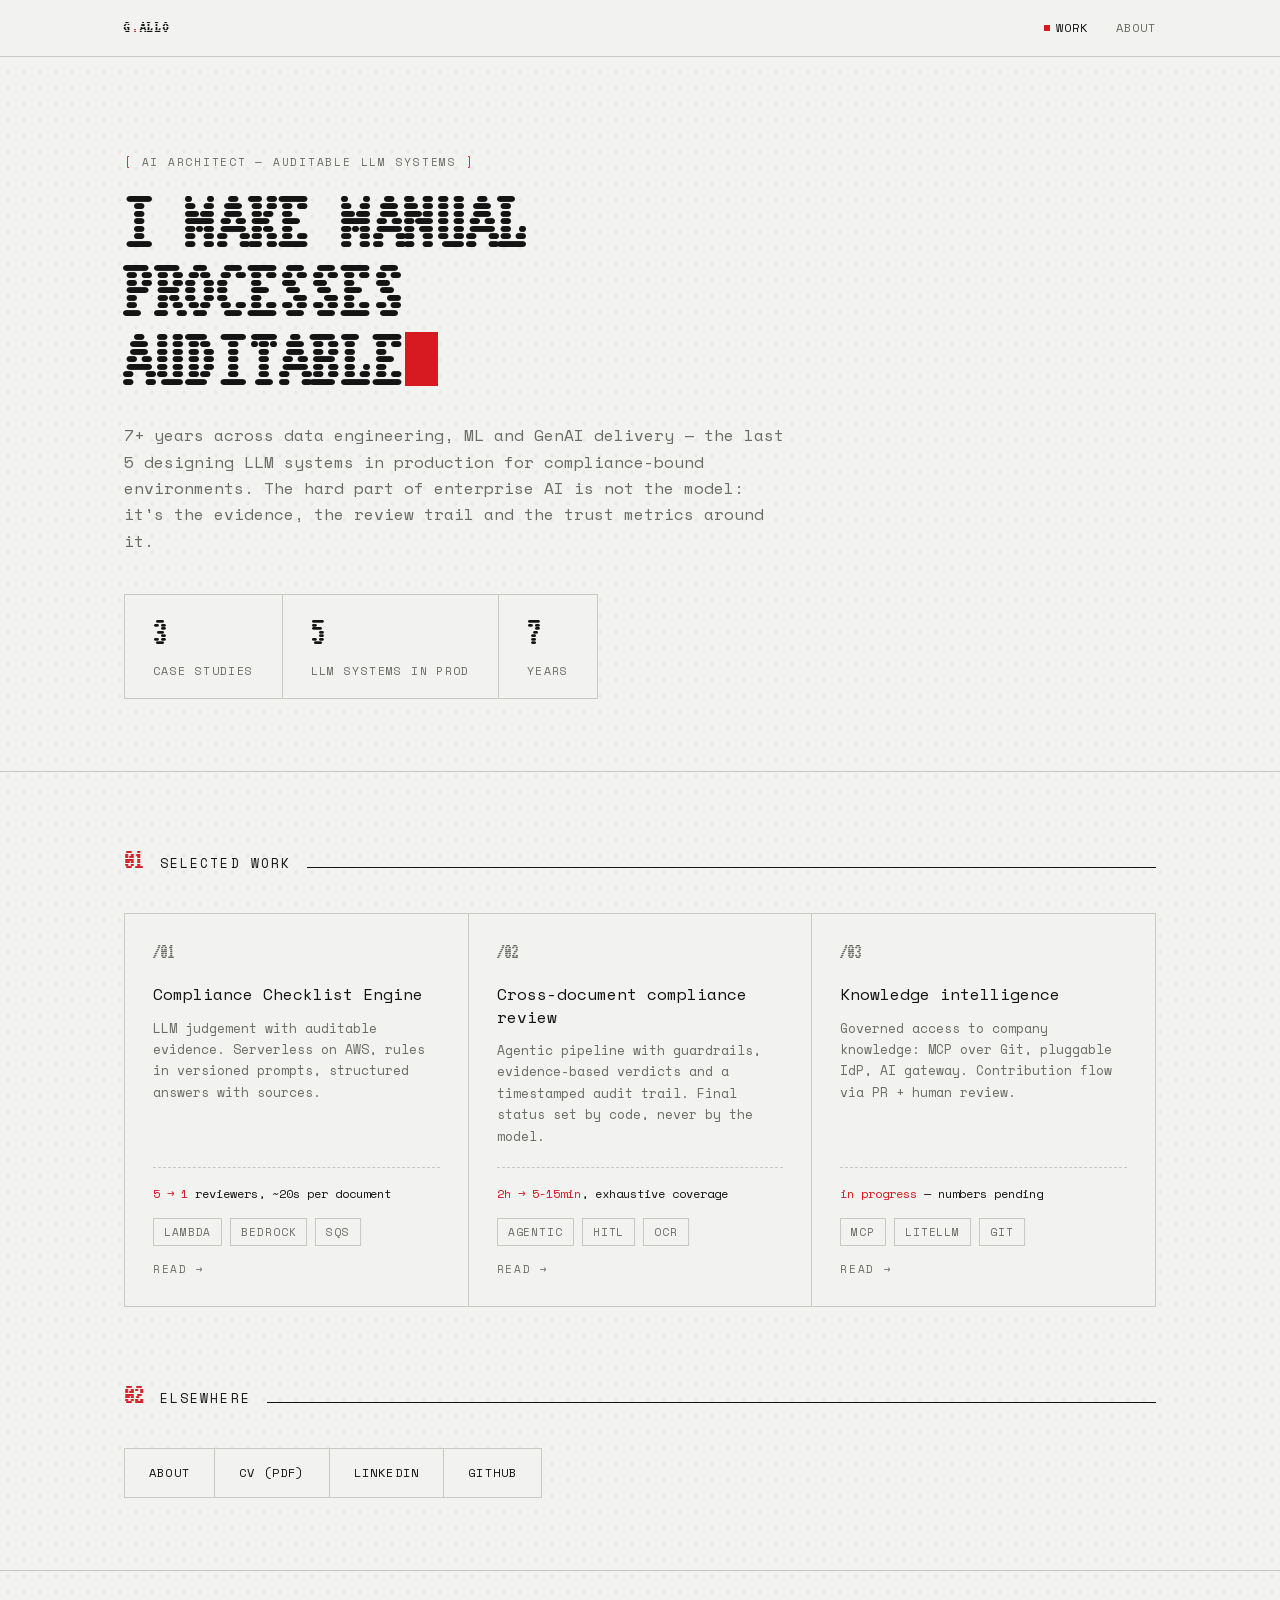
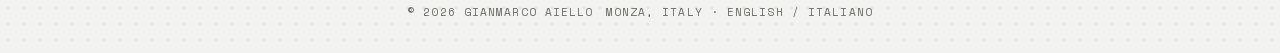
==== index.html @ 6b2d4407 "landing: hero, case study cards, links" ====
<!DOCTYPE html>
<html lang="en">
<head>
<meta charset="utf-8">
<meta name="viewport" content="width=device-width, initial-scale=1">
<title>Gianmarco Aiello — AI Architect · auditable LLM systems</title>
<meta name="description" content="AI architect turning messy, manual enterprise processes into auditable AI systems. LLM systems in production for compliance-bound environments.">
<link rel="stylesheet" href="assets/css/main.css">
</head>
<body>
<div class="dotglow" id="dotglow" aria-hidden="true"></div>

<header>
  <div class="wrap bar">
    <a class="brand" href="index.html">G<em>.</em>ALLO</a>
    <nav>
      <a href="index.html" aria-current="page">Work</a>
      <a href="about.html">About</a>
    </nav>
  </div>
</header>

<main>
<section class="hero">
  <div class="wrap">
    <p class="kicker">AI Architect — auditable LLM systems</p>
    <h1>I MAKE MANUAL<br>PROCESSES<br>AUDITABLE<span class="cursor" aria-hidden="true"></span></h1>
    <p class="lede">7+ years across data engineering, ML and GenAI delivery — the last 5 designing
    LLM systems in production for compliance-bound environments. The hard part of
    enterprise AI is not the model: it's the evidence, the review trail and the
    trust metrics around it.</p>
    <div class="stats">
      <div class="stat"><b class="counted" data-n="3">0</b><span>case studies</span></div>
      <div class="stat"><b class="counted" data-n="5">0</b><span>LLM systems in prod</span></div>
      <div class="stat"><b class="counted" data-n="7">0</b><span>years</span></div>
    </div>
  </div>
</section>

<section class="section" id="work">
  <div class="wrap">
    <div class="sec-head"><span class="sec-num">01</span><span class="sec-title">Selected work</span><span class="sec-rule"></span></div>
    <div class="cards">
      <a class="card" href="work/compliance-checklist-engine.html">
        <span class="c3"></span>
        <span class="idx">/01</span>
        <h2>Compliance Checklist Engine</h2>
        <p class="sub">LLM judgement with auditable evidence. Serverless on AWS, rules in versioned prompts, structured answers with sources.</p>
        <p class="result"><b>5 → 1</b> reviewers, ~20s per document</p>
        <div class="tags"><span class="tag">Lambda</span><span class="tag">Bedrock</span><span class="tag">SQS</span></div>
        <span class="go">Read →</span>
      </a>
      <a class="card" href="work/cross-document-review.html">
        <span class="c3"></span>
        <span class="idx">/02</span>
        <h2>Cross-document compliance review</h2>
        <p class="sub">Agentic pipeline with guardrails, evidence-based verdicts and a timestamped audit trail. Final status set by code, never by the model.</p>
        <p class="result"><b>2h → 5-15min</b>, exhaustive coverage</p>
        <div class="tags"><span class="tag">Agentic</span><span class="tag">HITL</span><span class="tag">OCR</span></div>
        <span class="go">Read →</span>
      </a>
      <a class="card" href="work/knowledge-mcp.html">
        <span class="c3"></span>
        <span class="idx">/03</span>
        <h2>Knowledge intelligence</h2>
        <p class="sub">Governed access to company knowledge: MCP over Git, pluggable IdP, AI gateway. Contribution flow via PR + human review.</p>
        <p class="result"><b>in progress</b> — numbers pending</p>
        <div class="tags"><span class="tag">MCP</span><span class="tag">LiteLLM</span><span class="tag">Git</span></div>
        <span class="go">Read →</span>
      </a>
    </div>
  </div>
</section>

<section class="section" id="links" style="padding-top:0">
  <div class="wrap">
    <div class="sec-head"><span class="sec-num">02</span><span class="sec-title">Elsewhere</span><span class="sec-rule"></span></div>
    <div class="links">
      <a href="about.html">About</a>
      <a href="assets/cv/CV.pdf">CV (PDF)</a>
      <a href="https://www.linkedin.com/" rel="noopener">LinkedIn</a>
      <a href="https://github.com/" rel="noopener">GitHub</a>
    </div>
  </div>
</section>
</main>

<footer>
  <div class="wrap" style="display:flex;justify-content:space-between;gap:12px;flex-wrap:wrap">
    <span>© 2026 Gianmarco Aiello</span>
    <span>Monza, Italy · English / Italiano</span>
  </div>
</footer>

<script src="assets/js/main.js"></script>
</body>
</html>
---- assets/css/main.css ----
/* Portfolio — Nothing-inspired dot-matrix system. Light world. */
@font-face{font-family:'Workbench';src:url('../fonts/workbench.woff') format('woff');font-display:swap}
@font-face{font-family:'Space Mono';src:url('../fonts/space-mono-400.woff2') format('woff2');font-weight:400;font-style:normal;font-display:swap}
@font-face{font-family:'Space Mono';src:url('../fonts/space-mono-700.woff2') format('woff2');font-weight:700;font-style:normal;font-display:swap}
@font-face{font-family:'Space Mono';src:url('../fonts/space-mono-400i.woff2') format('woff2');font-weight:400;font-style:italic;font-display:swap}

:root{
  --ground:#F2F2F0; --surface:#FAFAF8; --line:#C9C9C4;
  --ink:#141414; --ink-dim:#6B6B66; --accent:#D71921;
  --dot-grid:rgba(20,20,20,.07);
  --font-dot:'Workbench',monospace; --font-mono:'Space Mono',monospace;
}
*{box-sizing:border-box;margin:0;padding:0}
html{scroll-behavior:smooth}
body{
  background:var(--ground);color:var(--ink);
  font-family:var(--font-mono);font-size:15px;line-height:1.65;
  background-image:radial-gradient(var(--dot-grid) 1px, transparent 1px);
  background-size:16px 16px;
  -webkit-font-smoothing:antialiased;
}
.wrap{max-width:1080px;margin:0 auto;padding:0 24px}
a{color:inherit;text-decoration:none}
::selection{background:var(--accent);color:#fff}
:focus-visible{outline:2px solid var(--accent);outline-offset:3px}
body{scrollbar-color:var(--line) transparent;scrollbar-width:thin}
body::-webkit-scrollbar{width:10px}
body::-webkit-scrollbar-thumb{background:var(--line)}

main,header,footer,section{position:relative;z-index:1}

/* ---------- dot glow ---------- */
.dotglow{position:fixed;inset:0;pointer-events:none;z-index:0;
  background-image:radial-gradient(var(--accent) 1.4px, transparent 1.5px);
  background-size:16px 16px;
  -webkit-mask-image:radial-gradient(180px circle at var(--mx,-200px) var(--my,-200px), rgba(0,0,0,.5), transparent 70%);
  mask-image:radial-gradient(180px circle at var(--mx,-200px) var(--my,-200px), rgba(0,0,0,.5), transparent 70%);
  opacity:0;transition:opacity .3s}
body.glow-on .dotglow{opacity:1}
@media (hover:none),(pointer:coarse){.dotglow{display:none}}

/* ---------- header ---------- */
header{border-bottom:1px solid var(--line);position:sticky;top:0;background:color-mix(in srgb,var(--ground) 88%,transparent);backdrop-filter:blur(4px);z-index:10}
.bar{display:flex;align-items:center;justify-content:space-between;height:56px;font-size:12px;letter-spacing:.08em;text-transform:uppercase}
.brand{font-family:var(--font-dot);letter-spacing:.15em;position:relative}
.brand em{font-style:normal;color:var(--accent)}
.brand::after{content:"";position:absolute;left:0;bottom:-4px;height:1px;width:0;background:var(--accent);transition:width .25s}
.brand:hover::after{width:100%}
.bar nav{display:flex;gap:28px}
.bar nav a{color:var(--ink-dim);position:relative;transition:color .15s}
.bar nav a::before{content:"";position:absolute;left:-12px;top:50%;width:6px;height:6px;margin-top:-3px;background:var(--accent);opacity:0;transform:scale(0);transition:all .15s}
.bar nav a:hover{color:var(--ink)}
.bar nav a:hover::before{opacity:1;transform:scale(1)}
.bar nav a[aria-current]{color:var(--ink)}
.bar nav a[aria-current]::before{opacity:1;transform:scale(1)}

/* ---------- hero ---------- */
.hero{padding:96px 0 72px;border-bottom:1px solid var(--line)}
.kicker{font-size:11px;letter-spacing:.16em;text-transform:uppercase;color:var(--ink-dim)}
.kicker::before{content:"[ ";color:var(--accent)}
.kicker::after{content:" ]";color:var(--accent)}
h1{font-family:var(--font-dot);font-weight:400;font-size:clamp(28px,5.2vw,60px);line-height:1.15;margin:20px 0 24px;letter-spacing:.02em}
h1 .cursor{display:inline-block;width:.55em;height:.9em;background:var(--accent);vertical-align:baseline;animation:blink 1.1s steps(1) infinite}
@keyframes blink{50%{opacity:0}}
.lede{max-width:66ch;color:var(--ink-dim);font-size:16px}
.stats{display:flex;margin-top:40px;border:1px solid var(--line);width:max-content;background:var(--ground);max-width:100%}
.stat{padding:16px 28px;border-right:1px solid var(--line);position:relative}
.stat:last-child{border-right:none}
.stat b{display:block;font-family:var(--font-dot);font-weight:400;font-size:28px;transition:color .15s;font-variant-numeric:tabular-nums}
.stat span{font-size:11.5px;text-transform:uppercase;letter-spacing:.12em;color:var(--ink-dim)}
.stat::after{content:"";position:absolute;left:0;bottom:0;height:2px;width:0;background:var(--accent);transition:width .3s ease-out}
.stat:hover b{color:var(--accent)}
.stat:hover::after{width:100%}

/* ---------- sections ---------- */
.section{padding:72px 0}
.sec-head{display:flex;align-items:baseline;gap:16px;margin-bottom:36px}
.sec-num{font-family:var(--font-dot);color:var(--accent);font-size:20px}
.sec-title{font-size:13px;letter-spacing:.16em;text-transform:uppercase}
.sec-rule{flex:1;height:1px;background:var(--line);position:relative;overflow:hidden}
.sec-rule::after{content:"";position:absolute;inset:0;background:var(--ink);transform:translateX(-101%);transition:transform .6s ease-out}
.in .sec-rule::after{transform:translateX(0)}

/* reveal on scroll */
.rv{opacity:0;transform:translateY(14px);transition:opacity .45s ease,transform .45s ease}
.in .rv,.in.rv{opacity:1;transform:none}

/* ---------- cards ---------- */
.cards{display:grid;grid-template-columns:repeat(3,1fr);gap:1px;background:var(--line);border:1px solid var(--line)}
.card{background:var(--ground);padding:28px;display:flex;flex-direction:column;min-height:280px;position:relative;transition:background .15s}
.card::before,.card::after,.card .c3::before,.card .c3::after{content:"";position:absolute;width:7px;height:7px;background:var(--accent);opacity:0;transition:opacity .15s}
.card::before{top:-1px;left:-1px}
.card::after{top:-1px;right:-1px}
.card .c3::before{bottom:-1px;left:-1px}
.card .c3::after{bottom:-1px;right:-1px}
.card:hover{background:var(--surface)}
.card:hover::before,.card:hover::after,.card:hover .c3::before,.card:hover .c3::after{opacity:1}
.card .idx{font-family:var(--font-dot);color:var(--ink-dim);font-size:14px;transition:color .15s}
.card:hover .idx{color:var(--accent)}
.card h2{font-size:16px;line-height:1.4;margin:18px 0 12px;font-weight:400}
.card .sub{color:var(--ink-dim);font-size:13px;flex:1}
.card .result{margin-top:20px;padding-top:16px;border-top:1px dashed var(--line);font-size:12px}
.card .result b{color:var(--accent);font-weight:400}
.card .go{display:inline-block;margin-top:14px;font-size:11px;letter-spacing:.15em;text-transform:uppercase;color:var(--ink-dim);transition:color .15s,letter-spacing .2s}
.card:hover .go{color:var(--accent);letter-spacing:.25em}
.tags{display:flex;flex-wrap:wrap;gap:8px;margin-top:14px}
.tag{border:1px solid var(--line);padding:4px 10px;font-size:11px;letter-spacing:.08em;text-transform:uppercase;color:var(--ink-dim)}
.card:hover .tag{border-color:var(--ink)}

/* ---------- CAR-L table ---------- */
.carl{border:1px solid var(--line)}
.carl-row{display:grid;grid-template-columns:120px 1fr;border-bottom:1px solid var(--line);transition:background .15s}
.carl-row:last-child{border-bottom:none}
.carl-row:hover{background:var(--surface)}
.carl-key{padding:18px 20px;border-right:1px solid var(--line);font-size:11px;letter-spacing:.15em;text-transform:uppercase;color:var(--ink-dim);display:flex;align-items:flex-start;gap:8px}
.carl-key::before{content:"";width:8px;height:8px;border:1px solid var(--accent);margin-top:4px;flex:none;transition:background .15s}
.carl-row:hover .carl-key::before{background:var(--accent)}
.carl-body{padding:18px 24px;color:var(--ink-dim);font-size:14px}
.carl-body b{color:var(--ink);font-weight:400}

/* ---------- case study page ---------- */
.cs-meta{display:flex;flex-wrap:wrap;border:1px solid var(--line);margin:28px 0 0;background:var(--ground)}
.cs-meta div{padding:12px 20px;border-right:1px solid var(--line);font-size:11px;letter-spacing:.08em;text-transform:uppercase;color:var(--ink-dim)}
.cs-meta div:last-child{border-right:none}
.cs-meta b{display:block;color:var(--ink);font-weight:400;text-transform:none;letter-spacing:0;font-size:13px}
.prose{max-width:70ch;color:var(--ink-dim);font-size:15px}
.prose p{margin-bottom:1.2em}
.prose b,.prose strong{color:var(--ink);font-weight:400}
.prose ul{margin:0 0 1.2em 1.2em}
.prose li{margin-bottom:.45em}
.prose li::marker{color:var(--accent)}
.note{border:1px dashed var(--accent);padding:14px 18px;font-size:13px;color:var(--ink);max-width:70ch;margin-top:24px}
.note::before{content:"▸ ";color:var(--accent)}

/* ---------- diagrams (inline SVG, diagram-design grammar) ---------- */
.diagram-wrap{border:1px solid var(--line);background:var(--surface);overflow-x:auto;margin:28px 0 10px}
.diagram-wrap svg{display:block}
.diagram-cap{padding:12px 16px;border-top:1px dashed var(--line);font-size:12px;color:var(--ink-dim);margin-bottom:8px}
.fig{border:1px solid var(--line);background:var(--surface);padding:24px;margin:28px 0 10px}
.fig-lbl{font-size:10.5px;letter-spacing:.14em;text-transform:uppercase;color:var(--ink-dim);margin-bottom:8px}
.fig-panels{display:flex;align-items:stretch;min-width:0}
.fig-panel{flex:1 1 0;border:1px solid var(--line);background:var(--ground);padding:16px;display:flex;flex-direction:column;min-width:0}
.fig-panel > .fig-lbl{margin-bottom:10px}
.fig-node{border:1px solid var(--line);background:var(--ground);padding:10px 14px;display:flex;flex-direction:column;gap:3px;min-width:0;transition:border-color .15s}
.fig-node b{font-weight:400;font-size:12.5px;color:var(--ink);line-height:1.35}
.fig-node small{font-size:10.5px;color:var(--ink-dim);line-height:1.45}
.fig-node.is-det{background:#E4E4E0}
.fig-node.is-llm{background:rgba(215,25,33,.10);border-color:var(--ink)}
.fig-node.is-ghost{border-style:dashed;background:transparent;color:var(--ink-dim);font-size:10.5px;align-items:center;justify-content:center;text-align:center}
.fig-node:hover{border-color:var(--accent)}
.fig-v{width:1px;height:22px;margin:0 auto;border-left:1px dashed var(--ink-dim);position:relative;flex:none}
.fig-v::after{content:"";position:absolute;bottom:-2px;left:-3.5px;width:6px;height:6px;background:var(--ink-dim)}
.fig-h{flex:1 1 34px;min-width:34px;align-self:center;position:relative;height:1px}
.fig-h::before{content:"";position:absolute;left:0;right:0;top:0;border-top:1px dashed var(--ink-dim)}
.fig-h::after{content:"";position:absolute;right:-2px;top:-3.5px;width:6px;height:6px;background:var(--ink-dim)}
.fig-h em{position:absolute;top:-18px;left:50%;transform:translateX(-50%);font-style:normal;font-size:10px;color:var(--ink-dim);white-space:nowrap}
.fig-h.is-hot::before{border-top-color:var(--accent)}
.fig-h.is-hot::after{background:var(--accent)}
.fig-h.is-hot em{color:var(--accent)}
.fig-pair{display:flex;gap:14px}
.fig-note{font-size:11.5px;color:var(--ink-dim);margin-top:16px;display:flex;flex-direction:column;gap:4px}
.fig-note span::before{content:"▸ "}
.fig-note .hot{color:var(--accent)}
@media(max-width:820px){
  .fig-panels{flex-direction:column;gap:14px}
  .fig-h{display:none}
  .fig-pair{flex-direction:column}
  .fig{padding:16px}
}

/* ---------- links list / footer ---------- */
.links{display:flex;gap:1px;border:1px solid var(--line);background:var(--line);width:max-content;max-width:100%;flex-wrap:wrap}
.links a{background:var(--ground);padding:14px 24px;font-size:12px;letter-spacing:.1em;text-transform:uppercase;transition:background .15s,color .15s}
.links a:hover{background:var(--ink);color:var(--ground)}
footer{border-top:1px solid var(--line);padding:32px 0;font-size:11px;color:var(--ink-dim);letter-spacing:.1em;text-transform:uppercase;display:flex;justify-content:space-between;gap:12px;flex-wrap:wrap}

@media (prefers-reduced-motion:reduce){
  html{scroll-behavior:auto}
  h1 .cursor{animation:none}
  .rv{opacity:1;transform:none;transition:none}
  .sec-rule::after{transform:none;transition:none}
  *{transition:none!important}
}
@media(max-width:820px){
  .cards{grid-template-columns:1fr}
  .carl-row{grid-template-columns:1fr}
  .carl-key{border-right:none;border-bottom:1px dashed var(--line)}
  .stats{width:100%;flex-wrap:wrap}
  .stat{flex:1 1 40%;padding:12px 14px}
  .stat span{font-size:11px}
  .hero{padding:64px 0 56px}
  .bar nav{gap:16px}
  .links{width:100%}
  .links a{flex:1 1 40%;text-align:center;padding:12px 10px}
  footer .wrap{flex-direction:column;gap:6px;align-items:flex-start}
}
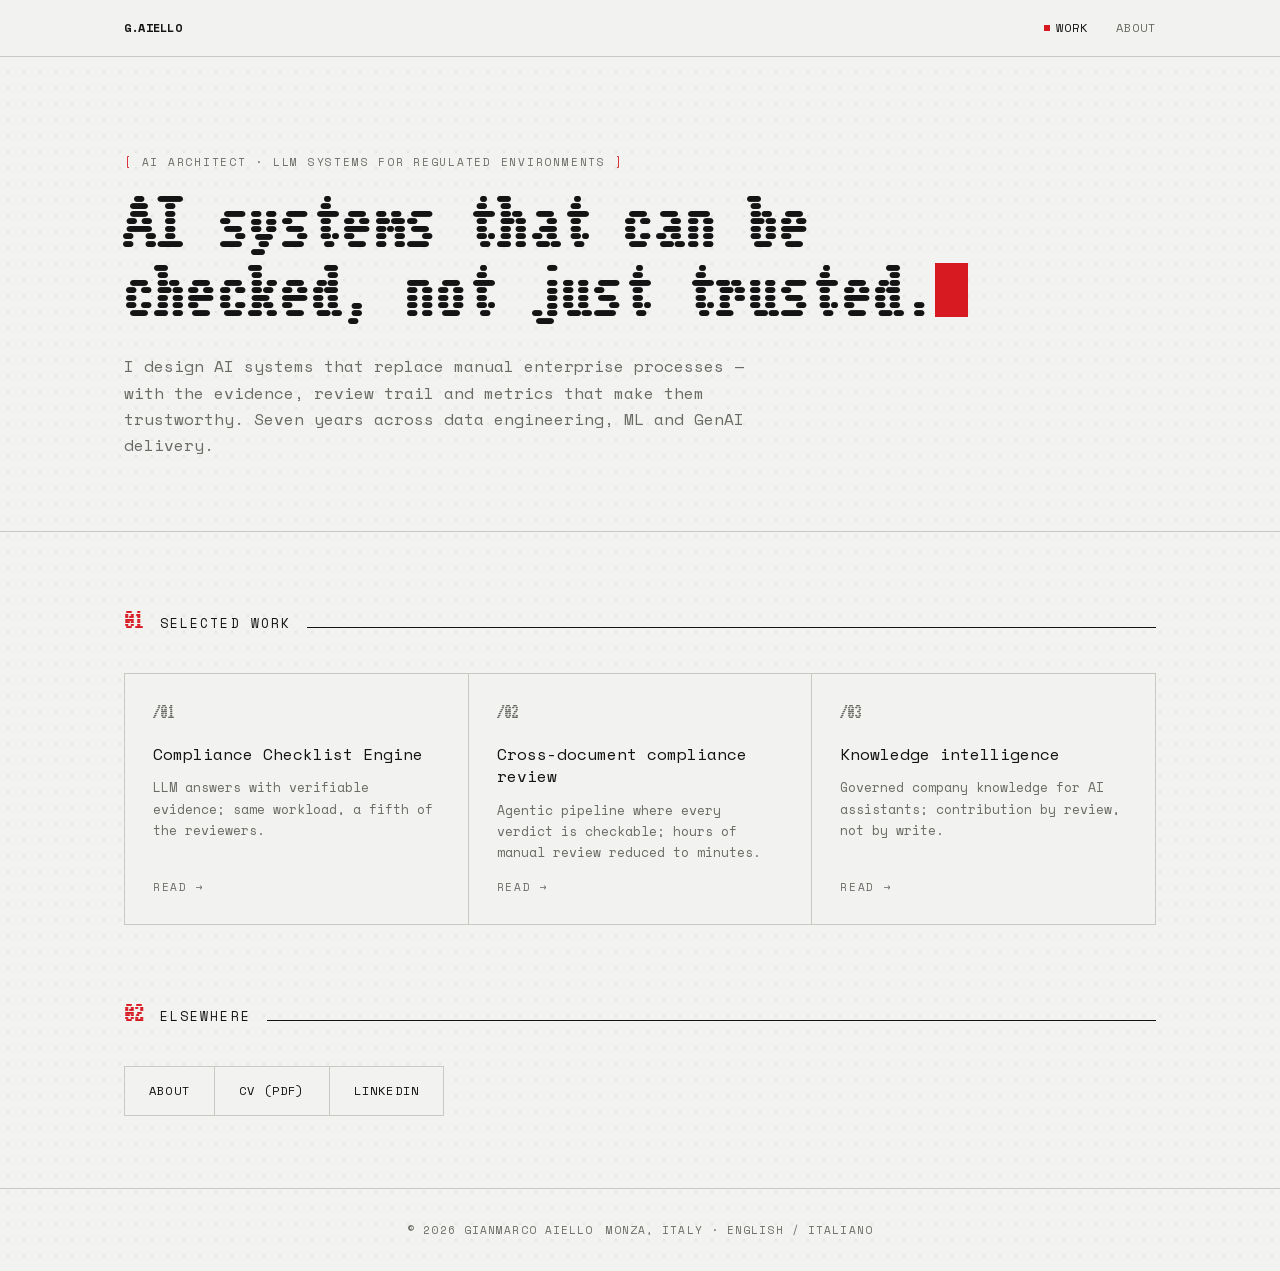
==== commit 346c3111: "rework v2: sober hero, one-line cards, role+status banners, before/what-i-built/results/lesson, abou" ====
--- a/index.html
+++ b/index.html
@@ -12,7 +12,7 @@
 
 <header>
   <div class="wrap bar">
-    <a class="brand" href="index.html">G<em>.</em>ALLO</a>
+    <a class="brand" href="index.html">G.Aiello</a>
     <nav>
       <a href="index.html" aria-current="page">Work</a>
       <a href="about.html">About</a>
@@ -23,18 +23,11 @@
 <main>
 <section class="hero">
   <div class="wrap">
-    <p class="kicker">AI Architect — auditable LLM systems</p>
-    <h1>I MAKE MANUAL<br>PROCESSES<br>AUDITABLE<span class="cursor" aria-hidden="true"></span></h1>
-    <p class="lede">7+ years across data engineering, ML and GenAI delivery — the last 5 designing
-    LLM systems in production for compliance-bound environments. The hard part of
-    enterprise AI is not the model: it's the evidence, the review trail and the
-    trust metrics around it.</p>
-    <div class="stats">
-      <div class="stat"><b class="counted" data-n="3">0</b><span>case studies</span></div>
-      <div class="stat"><b class="counted" data-n="5">0</b><span>LLM systems in prod</span></div>
-      <div class="stat"><b class="counted" data-n="7">0</b><span>years</span></div>
-    </div>
-  </div>
+    <p class="kicker">AI Architect · LLM systems for regulated environments</p>
+    <h1>AI systems that can be<br>checked, not just trusted.<span class="cursor" aria-hidden="true"></span></h1>
+    <p class="lede">I design AI systems that replace manual enterprise processes — with the
+    evidence, review trail and metrics that make them trustworthy. Seven years
+    across data engineering, ML and GenAI delivery.</p>
 </section>
 
 <section class="section" id="work">
@@ -45,27 +38,21 @@
         <span class="c3"></span>
         <span class="idx">/01</span>
         <h2>Compliance Checklist Engine</h2>
-        <p class="sub">LLM judgement with auditable evidence. Serverless on AWS, rules in versioned prompts, structured answers with sources.</p>
-        <p class="result"><b>5 → 1</b> reviewers, ~20s per document</p>
-        <div class="tags"><span class="tag">Lambda</span><span class="tag">Bedrock</span><span class="tag">SQS</span></div>
+        <p class="sub">LLM answers with verifiable evidence; same workload, a fifth of the reviewers.</p>
         <span class="go">Read →</span>
       </a>
       <a class="card" href="work/cross-document-review.html">
         <span class="c3"></span>
         <span class="idx">/02</span>
         <h2>Cross-document compliance review</h2>
-        <p class="sub">Agentic pipeline with guardrails, evidence-based verdicts and a timestamped audit trail. Final status set by code, never by the model.</p>
-        <p class="result"><b>2h → 5-15min</b>, exhaustive coverage</p>
-        <div class="tags"><span class="tag">Agentic</span><span class="tag">HITL</span><span class="tag">OCR</span></div>
+        <p class="sub">Agentic pipeline where every verdict is checkable; hours of manual review reduced to minutes.</p>
         <span class="go">Read →</span>
       </a>
       <a class="card" href="work/knowledge-mcp.html">
         <span class="c3"></span>
         <span class="idx">/03</span>
         <h2>Knowledge intelligence</h2>
-        <p class="sub">Governed access to company knowledge: MCP over Git, pluggable IdP, AI gateway. Contribution flow via PR + human review.</p>
-        <p class="result"><b>in progress</b> — numbers pending</p>
-        <div class="tags"><span class="tag">MCP</span><span class="tag">LiteLLM</span><span class="tag">Git</span></div>
+        <p class="sub">Governed company knowledge for AI assistants; contribution by review, not by write.</p>
         <span class="go">Read →</span>
       </a>
     </div>
@@ -79,7 +66,6 @@
       <a href="about.html">About</a>
       <a href="assets/cv/CV.pdf">CV (PDF)</a>
       <a href="https://www.linkedin.com/" rel="noopener">LinkedIn</a>
-      <a href="https://github.com/" rel="noopener">GitHub</a>
     </div>
   </div>
 </section>
--- a/assets/css/main.css
+++ b/assets/css/main.css
@@ -42,7 +42,7 @@
 /* ---------- header ---------- */
 header{border-bottom:1px solid var(--line);position:sticky;top:0;background:color-mix(in srgb,var(--ground) 88%,transparent);backdrop-filter:blur(4px);z-index:10}
 .bar{display:flex;align-items:center;justify-content:space-between;height:56px;font-size:12px;letter-spacing:.08em;text-transform:uppercase}
-.brand{font-family:var(--font-dot);letter-spacing:.15em;position:relative}
+.brand{font-family:var(--font-mono);font-weight:700;letter-spacing:.02em;position:relative}
 .brand em{font-style:normal;color:var(--accent)}
 .brand::after{content:"";position:absolute;left:0;bottom:-4px;height:1px;width:0;background:var(--accent);transition:width .25s}
 .brand:hover::after{width:100%}
@@ -87,7 +87,7 @@
 
 /* ---------- cards ---------- */
 .cards{display:grid;grid-template-columns:repeat(3,1fr);gap:1px;background:var(--line);border:1px solid var(--line)}
-.card{background:var(--ground);padding:28px;display:flex;flex-direction:column;min-height:280px;position:relative;transition:background .15s}
+.card{background:var(--ground);padding:28px;display:flex;flex-direction:column;min-height:200px;position:relative;transition:background .15s}
 .card::before,.card::after,.card .c3::before,.card .c3::after{content:"";position:absolute;width:7px;height:7px;background:var(--accent);opacity:0;transition:opacity .15s}
 .card::before{top:-1px;left:-1px}
 .card::after{top:-1px;right:-1px}
@@ -194,3 +194,6 @@
   .links a{flex:1 1 40%;text-align:center;padding:12px 10px}
   footer .wrap{flex-direction:column;gap:6px;align-items:flex-start}
 }
+
+.builtwith{font-size:11px;color:var(--ink-dim);letter-spacing:.04em;margin-top:8px}
+.builtwith b{color:var(--ink);font-weight:400}
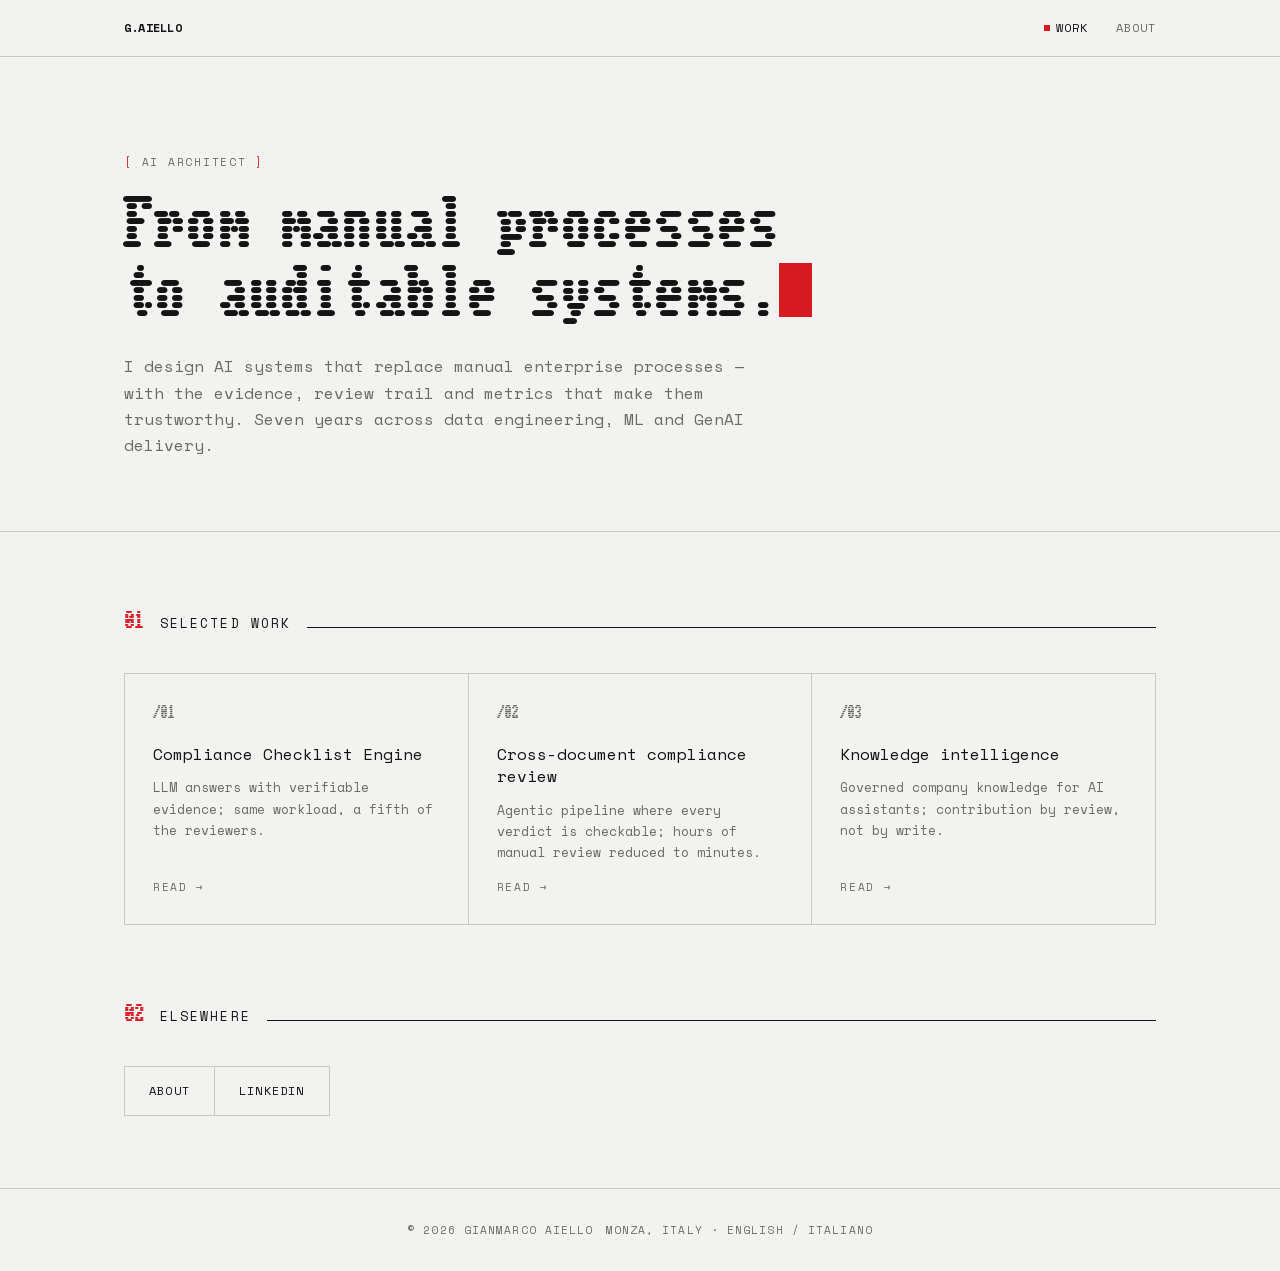
==== commit d3741562: "hero: chosen H1 + AI Architect kicker; drop CV links; linkedin handle; fix principles key column ove" ====
--- a/index.html
+++ b/index.html
@@ -23,8 +23,8 @@
 <main>
 <section class="hero">
   <div class="wrap">
-    <p class="kicker">AI Architect · LLM systems for regulated environments</p>
-    <h1>AI systems that can be<br>checked, not just trusted.<span class="cursor" aria-hidden="true"></span></h1>
+    <p class="kicker">AI Architect</p>
+    <h1>From manual processes<br>to auditable systems.<span class="cursor" aria-hidden="true"></span></h1>
     <p class="lede">I design AI systems that replace manual enterprise processes — with the
     evidence, review trail and metrics that make them trustworthy. Seven years
     across data engineering, ML and GenAI delivery.</p>
@@ -64,8 +64,7 @@
     <div class="sec-head"><span class="sec-num">02</span><span class="sec-title">Elsewhere</span><span class="sec-rule"></span></div>
     <div class="links">
       <a href="about.html">About</a>
-      <a href="assets/cv/CV.pdf">CV (PDF)</a>
-      <a href="https://www.linkedin.com/" rel="noopener">LinkedIn</a>
+      <a href="https://www.linkedin.com/in/g-aiello/" rel="noopener">LinkedIn</a>
     </div>
   </div>
 </section>
--- a/assets/css/main.css
+++ b/assets/css/main.css
@@ -109,10 +109,10 @@
 
 /* ---------- CAR-L table ---------- */
 .carl{border:1px solid var(--line)}
-.carl-row{display:grid;grid-template-columns:120px 1fr;border-bottom:1px solid var(--line);transition:background .15s}
+.carl-row{display:grid;grid-template-columns:168px 1fr;border-bottom:1px solid var(--line);transition:background .15s}
 .carl-row:last-child{border-bottom:none}
 .carl-row:hover{background:var(--surface)}
-.carl-key{padding:18px 20px;border-right:1px solid var(--line);font-size:11px;letter-spacing:.15em;text-transform:uppercase;color:var(--ink-dim);display:flex;align-items:flex-start;gap:8px}
+.carl-key{padding:18px 14px;border-right:1px solid var(--line);font-size:11px;letter-spacing:.12em;text-transform:uppercase;color:var(--ink-dim);display:flex;align-items:flex-start;gap:8px;overflow-wrap:anywhere}
 .carl-key::before{content:"";width:8px;height:8px;border:1px solid var(--accent);margin-top:4px;flex:none;transition:background .15s}
 .carl-row:hover .carl-key::before{background:var(--accent)}
 .carl-body{padding:18px 24px;color:var(--ink-dim);font-size:14px}
